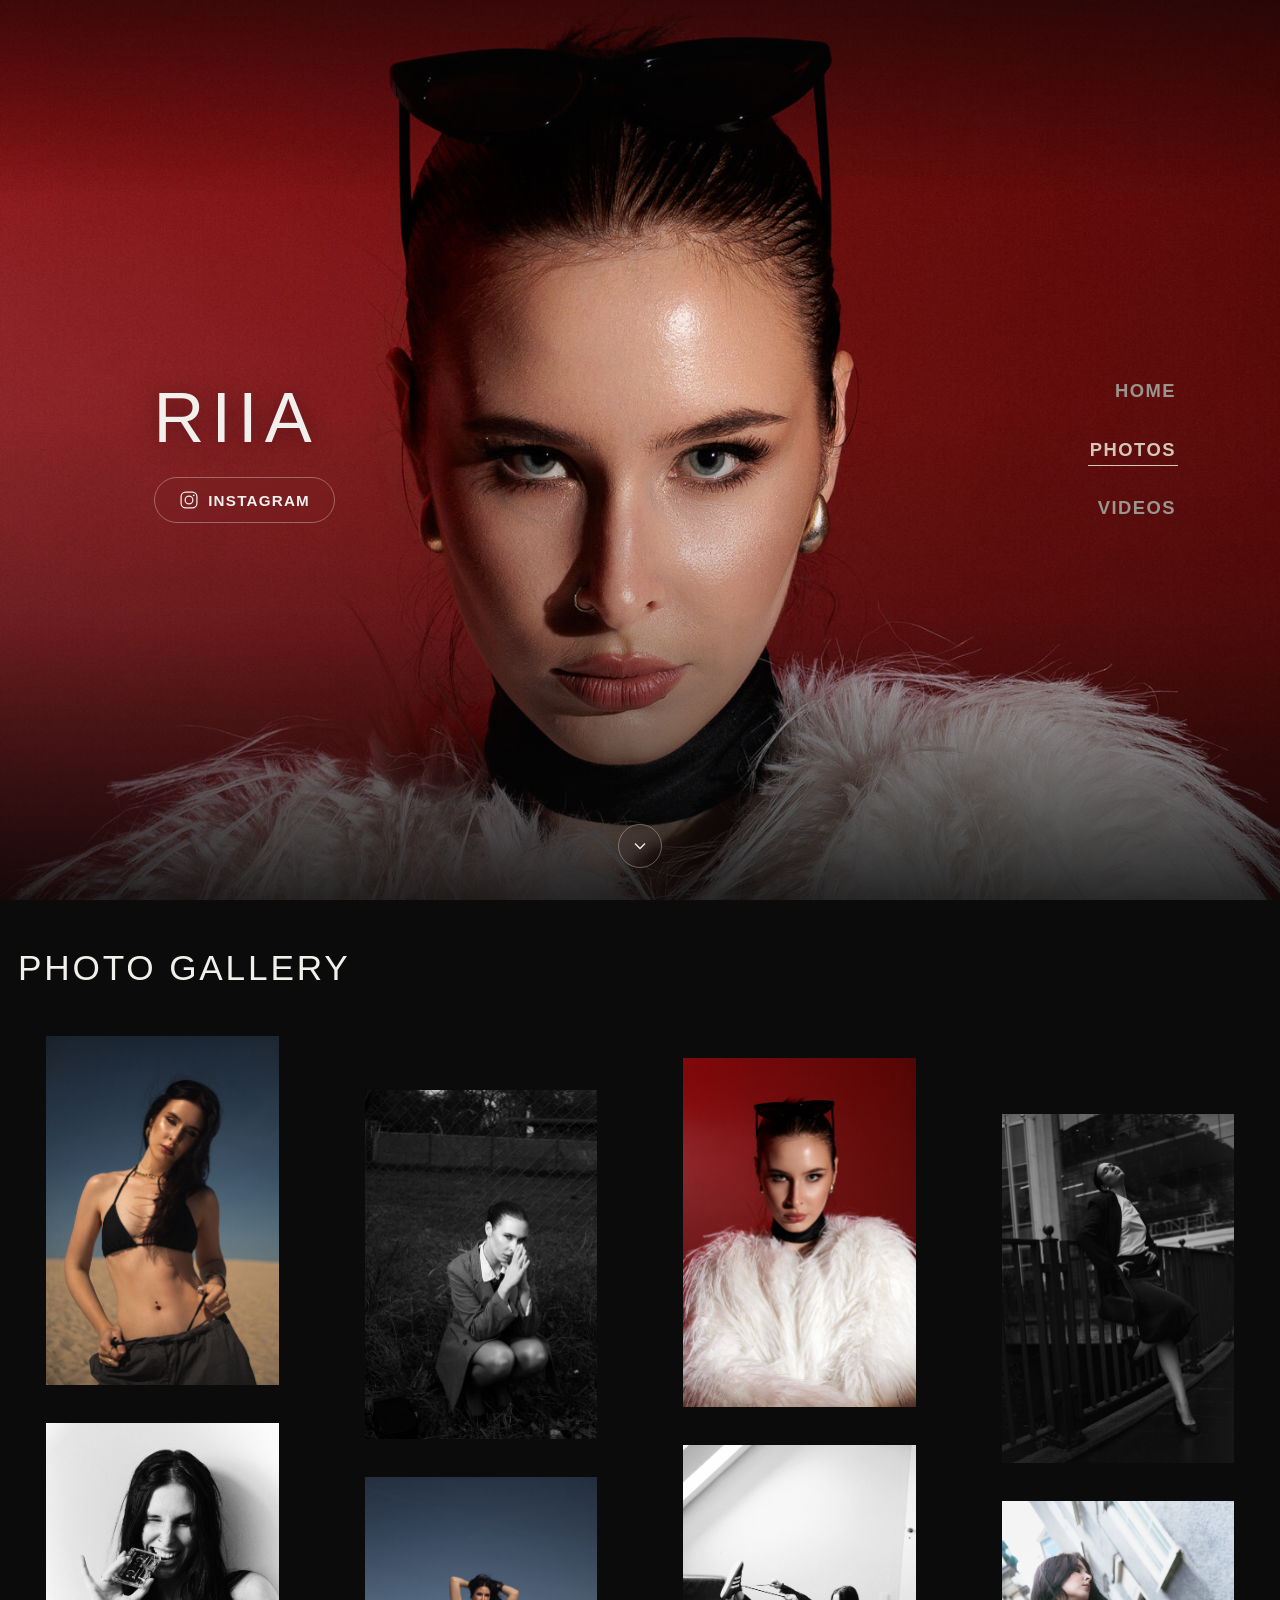
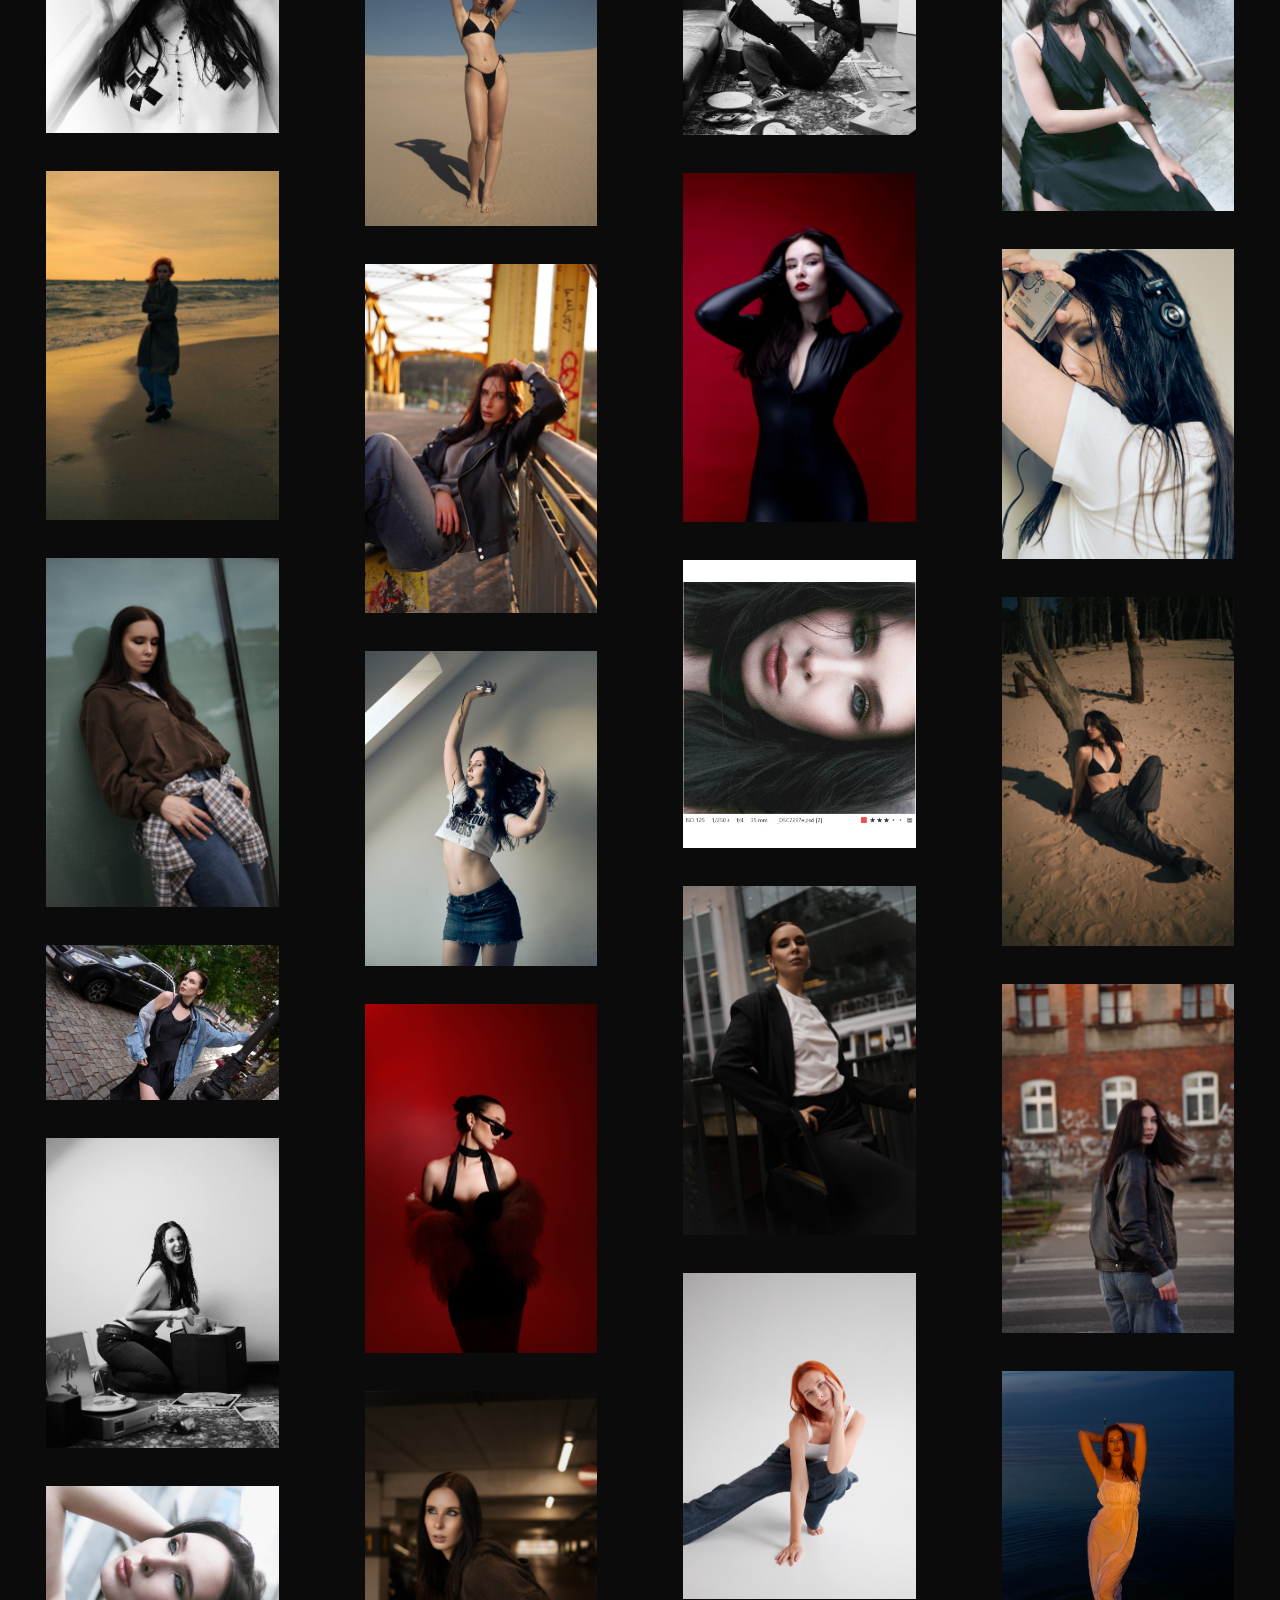
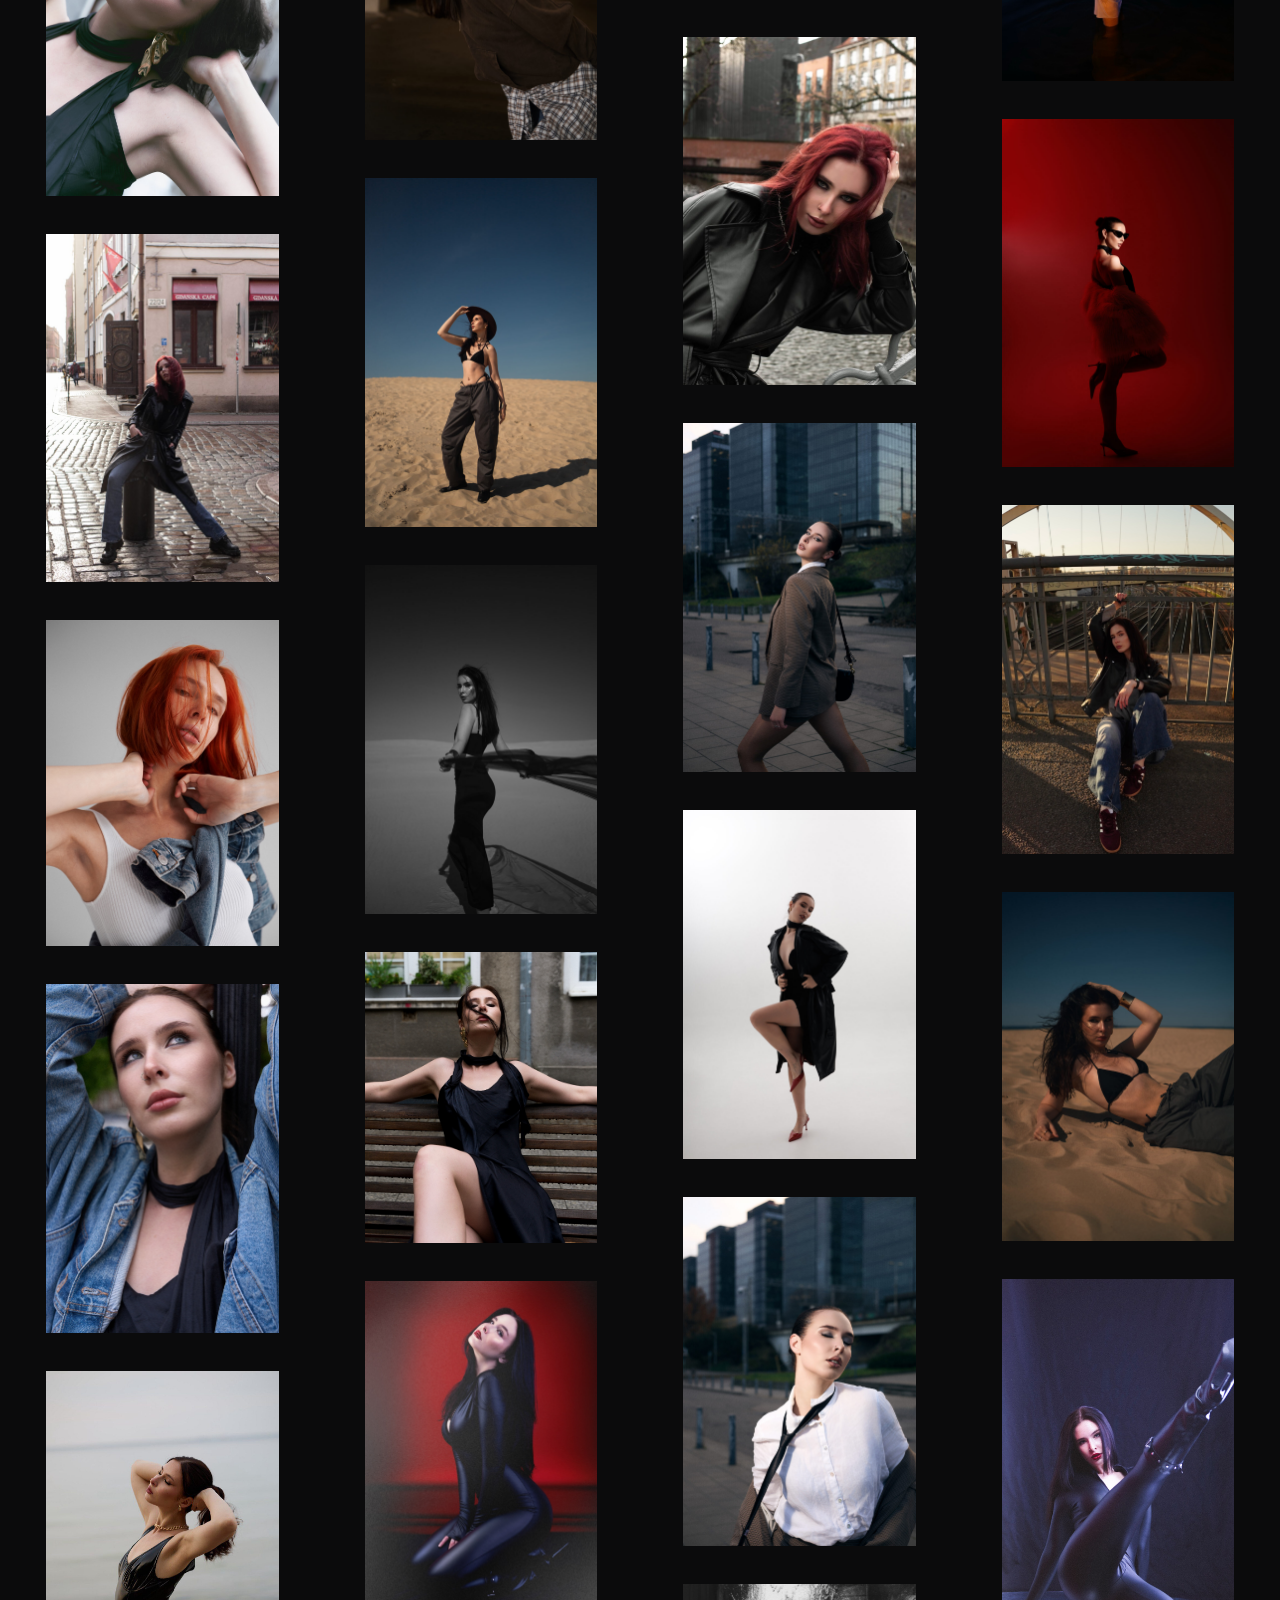
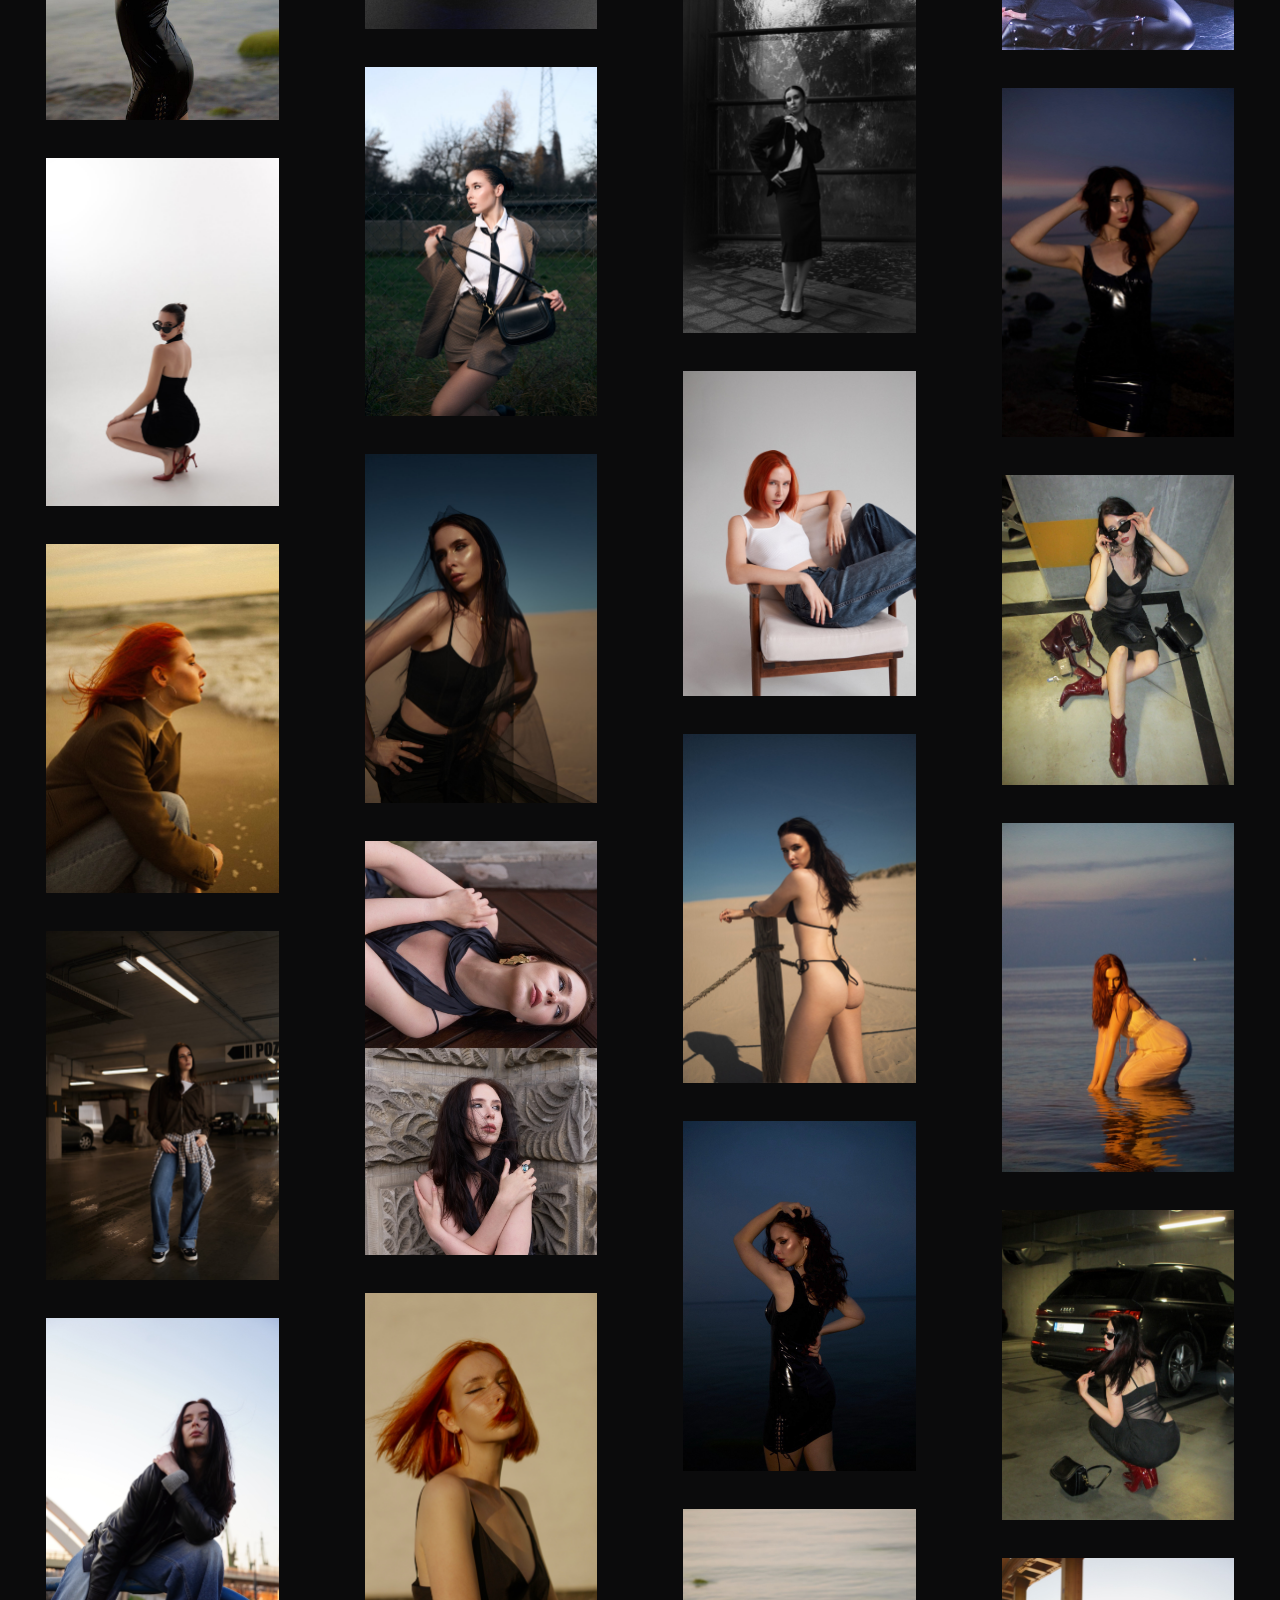
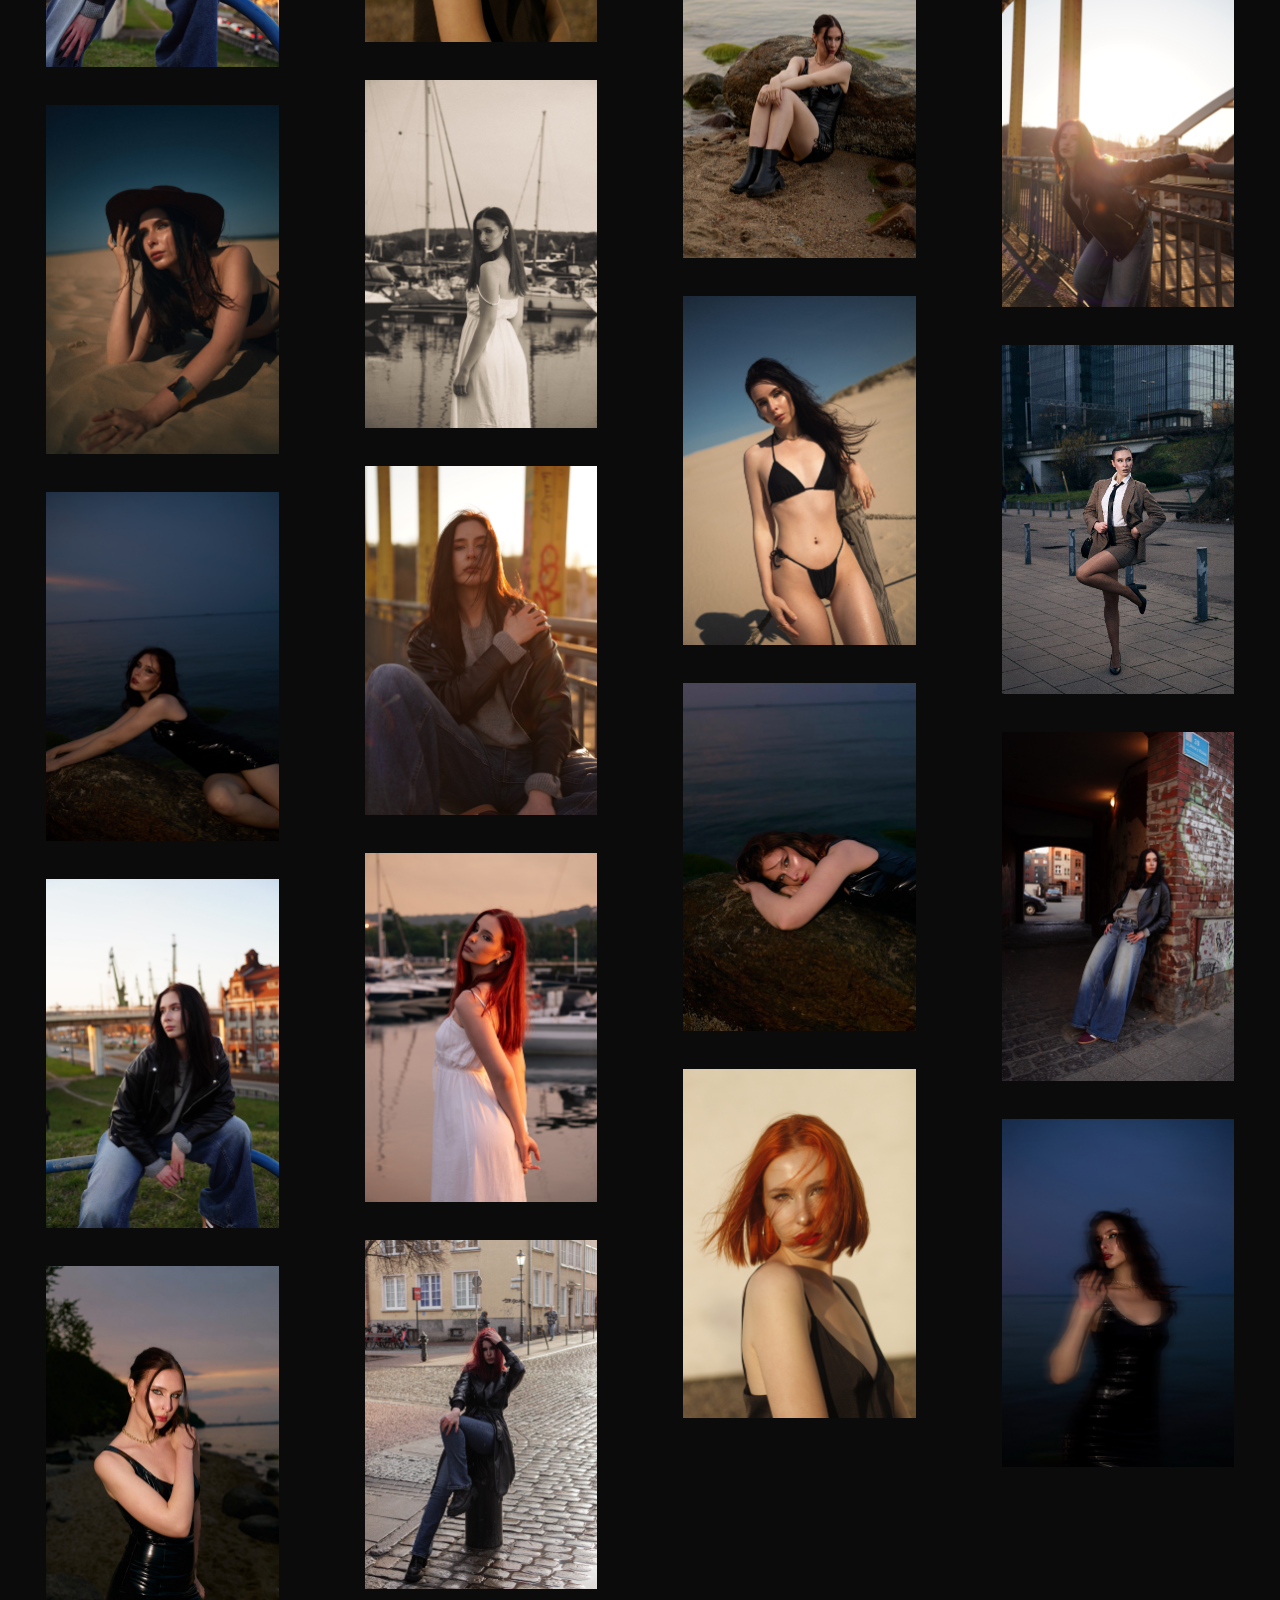
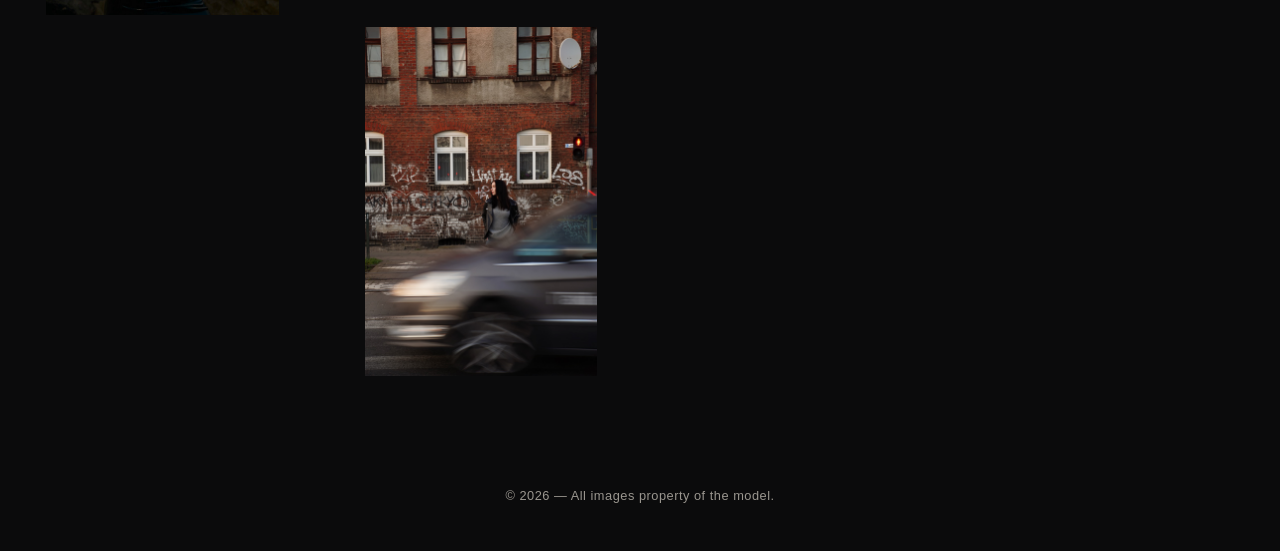
==== photos.html @ 36d60567 "feat: add videos" ====
<!DOCTYPE html>
<html lang="en">
<head>
<meta charset="UTF-8">
<meta name="viewport" content="width=device-width, initial-scale=1.0">
<title>Photos &mdash; Mariia Ivanova</title>
<link rel="icon" href="images/favicon/favicon.ico" sizes="any">
<link rel="icon" type="image/png" sizes="32x32" href="images/favicon/favicon-light-32.png" media="(prefers-color-scheme: light)">
<link rel="icon" type="image/png" sizes="16x16" href="images/favicon/favicon-light-16.png" media="(prefers-color-scheme: light)">
<link rel="icon" type="image/png" sizes="32x32" href="images/favicon/favicon-dark-32.png" media="(prefers-color-scheme: dark)">
<link rel="icon" type="image/png" sizes="16x16" href="images/favicon/favicon-dark-16.png" media="(prefers-color-scheme: dark)">
<link rel="apple-touch-icon" sizes="180x180" href="images/favicon/favicon-light-180.png">
<link rel="stylesheet" href="styles.css">
</head>
<body>

<header class="hero">
  <div class="hero-media">
    <img src="images/hero/IMG_3178.jpg" alt="Mariia Ivanova" class="hero-img">
    <div class="hero-overlay"></div>
  </div>
  <div class="hero-content">
    <div class="hero-title">
      <h1>Riia</h1>
      <a class="social-link" href="https://www.instagram.com/crazy_about_serials/reels/?locale=English&amp;hl=en" target="_blank" rel="noopener noreferrer">
        <svg viewBox="0 0 24 24" fill="none" stroke="currentColor" stroke-width="1.5" aria-hidden="true">
          <rect x="2.5" y="2.5" width="19" height="19" rx="5.5"></rect>
          <circle cx="12" cy="12" r="4.6"></circle>
          <circle cx="17.6" cy="6.4" r="1.1" fill="currentColor" stroke="none"></circle>
        </svg>
        <span>Instagram</span>
      </a>
    </div>
    <div class="hero-side">
      <nav class="site-nav">
        <a href="index.html">Home</a>
        <span class="nav-sep">&middot;</span>
        <a href="photos.html" class="active" aria-current="page">Photos</a>
        <span class="nav-sep">&middot;</span>
        <a href="videos.html">Videos</a>
      </nav>
    </div>
  </div>
  <a class="scroll-down" href="#gallery" aria-label="Scroll down">
    <svg viewBox="0 0 24 24" fill="none" stroke="currentColor" stroke-width="1.5" aria-hidden="true">
      <path d="M6 9l6 6 6-6"></path>
    </svg>
  </a>
</header>

<main class="gallery-page">
  <h1 class="page-title">Photo Gallery</h1>
  <div class="gallery" id="gallery"></div>
</main>

<footer>
  &copy; <span id="year"></span> &mdash; All images property of the model.
</footer>

<div class="lightbox" id="lightbox">
  <div class="lightbox-bar">
    <span class="counter" id="counter"></span>
    <div>
      <a id="original-link" href="#" target="_blank" rel="noopener">View original</a>
      <button class="icon-btn" id="close-btn" aria-label="Close">&times;</button>
    </div>
  </div>
  <div class="lightbox-stage" id="lightbox-stage">
    <div class="spinner"></div>
    <button class="nav-btn nav-prev" id="prev-btn" aria-label="Previous">&#8249;</button>
    <img id="lightbox-img" alt="">
    <button class="nav-btn nav-next" id="next-btn" aria-label="Next">&#8250;</button>
  </div>
</div>

<script src="script.js"></script>
</body>
</html>
---- styles.css ----
:root {
  --bg: #0b0b0c;
  --bg-elev: #141416;
  --text: #f2f0ec;
  --text-dim: #9a968f;
  --accent: #d4c9b8;
  --border: #2a2a2c;
}

* { box-sizing: border-box; }

html {
  scroll-behavior: smooth;
}

html, body {
  margin: 0;
  padding: 0;
  background: var(--bg);
  color: var(--text);
  font-family: -apple-system, "Segoe UI", Helvetica, Arial, sans-serif;
}

body.modal-open { overflow: hidden; }

.hero {
  position: relative;
  height: 100vh;
  height: 100svh;
  min-height: 420px;
  overflow: hidden;
  isolation: isolate;
}

.hero-media {
  position: absolute;
  inset: 0;
}

.hero-img {
  width: 100%;
  height: 100%;
  object-fit: cover;
  object-position: center 19%;
  display: block;
}

.hero-overlay {
  position: absolute;
  inset: 0;
  background:
    linear-gradient(to top, rgba(6,6,7,0.85) 0%, rgba(6,6,7,0.15) 32%, rgba(6,6,7,0) 55%),
    linear-gradient(to bottom, rgba(6,6,7,0.55) 0%, rgba(6,6,7,0) 22%);
}

.scroll-down {
  position: absolute;
  bottom: 2rem;
  left: 50%;
  transform: translateX(-50%);
  display: flex;
  align-items: center;
  justify-content: center;
  width: 2.75rem;
  height: 2.75rem;
  border: 1px solid rgba(242, 240, 236, 0.35);
  border-radius: 50%;
  color: var(--text);
  backdrop-filter: blur(4px);
  animation: scroll-down-bounce 2.2s ease-in-out infinite;
  transition: border-color 0.2s ease, color 0.2s ease, background 0.2s ease;
}

.scroll-down:hover {
  border-color: var(--accent);
  color: var(--accent);
  background: rgba(212, 201, 184, 0.08);
}

.scroll-down svg {
  width: 20px;
  height: 20px;
}

@keyframes scroll-down-bounce {
  0%, 100% { transform: translate(-50%, 0); }
  50% { transform: translate(-50%, 8px); }
}

.hero-content {
  position: absolute;
  left: 0;
  right: 0;
  bottom: 0;
  padding: 0 1.5rem 3.2rem;
  text-align: center;
}

.hero-content h1 {
  margin: 0;
  font-size: clamp(2.4rem, 7vw, 4.4rem);
  font-weight: 300;
  letter-spacing: 0.1em;
  text-transform: uppercase;
  color: var(--text);
  text-shadow: 0 2px 24px rgba(0,0,0,0.4);
}

.site-nav {
  display: flex;
  align-items: center;
  justify-content: center;
  flex-wrap: wrap;
  gap: 1.4rem;
  margin-top: 1.3rem;
}

.site-nav a {
  color: var(--text-dim);
  text-decoration: none;
  font-size: 1.15rem;
  font-weight: 700;
  letter-spacing: 0.08em;
  text-transform: uppercase;
  padding: 0.3rem 0.1rem;
  border-bottom: 1px solid transparent;
  transition: color 0.2s ease, border-color 0.2s ease;
}

.site-nav a:hover {
  color: var(--text);
}

.site-nav a.active {
  color: var(--accent);
  border-color: var(--accent);
}

.site-nav .nav-sep {
  color: var(--border);
  font-size: 0.7rem;
}

.social-link {
  display: inline-flex;
  align-items: center;
  gap: 0.6rem;
  margin-top: 1.1rem;
  padding: 0.75rem 1.5rem;
  border: 1px solid rgba(242, 240, 236, 0.35);
  border-radius: 999px;
  color: var(--text);
  text-decoration: none;
  font-size: 0.95rem;
  font-weight: 700;
  letter-spacing: 0.08em;
  text-transform: uppercase;
  backdrop-filter: blur(4px);
  transition: border-color 0.2s ease, color 0.2s ease, background 0.2s ease;
}

.social-link svg {
  width: 20px;
  height: 20px;
  flex-shrink: 0;
}

.social-link:hover {
  border-color: var(--accent);
  color: var(--accent);
  background: rgba(212, 201, 184, 0.08);
}

@media (max-width: 640px) {
  .hero-content {
    top: 0;
    bottom: 0;
    display: flex;
    flex-direction: column;
    align-items: center;
    justify-content: flex-end;
    gap: 0.2rem;
    padding-bottom: 5.5rem;
  }

  .hero-title {
    width: min(78vw, 260px);
    background: rgba(6, 6, 7, 0.55);
    backdrop-filter: blur(8px);
    border: 1px solid rgba(242, 240, 236, 0.15);
    border-radius: 1.2rem;
    padding: 1.4rem 1.6rem;
  }

  .hero-content h1 {
    text-shadow: none;
  }

  .site-nav {
    flex-direction: column;
    align-items: stretch;
    width: min(78vw, 260px);
    background: rgba(6, 6, 7, 0.6);
    backdrop-filter: blur(8px);
    border: 1px solid rgba(242, 240, 236, 0.15);
    border-radius: 1rem;
    padding: 0.4rem;
    gap: 0;
  }

  .site-nav a {
    padding: 0.85rem 1rem;
    font-size: 1.05rem;
    text-align: center;
    border-bottom: 1px solid rgba(242, 240, 236, 0.12);
    border-radius: 0.6rem;
    transition: color 0.2s ease, background 0.2s ease;
  }

  .site-nav a:last-child {
    border-bottom: none;
  }

  .site-nav a:hover,
  .site-nav a.active {
    background: rgba(242, 240, 236, 0.08);
  }

  .site-nav a.active {
    color: var(--accent);
  }

  .site-nav .nav-sep {
    display: none;
  }
}

@media (min-width: 641px) {
  .hero-content {
    top: 0;
    bottom: 0;
    padding: 0 clamp(3rem, 8vw, 9rem) 0 clamp(4rem, 12vw, 12rem);
    display: flex;
    flex-direction: row;
    align-items: center;
    justify-content: space-between;
    gap: 2rem;
    text-align: left;
  }

  .hero-title {
    display: flex;
    flex-direction: column;
    align-items: flex-start;
    gap: 1.2rem;
    text-align: left;
  }

  .hero-side {
    display: flex;
    flex-direction: column;
    align-items: flex-end;
    gap: 1rem;
    text-align: right;
  }

  .site-nav {
    flex-direction: column;
    align-items: flex-end;
    gap: 1.6rem;
    margin-top: 0;
  }

  .site-nav .nav-sep {
    display: none;
  }

  .social-link {
    margin-top: 0;
  }
}

.gallery-page {
  max-width: 1600px;
  margin: 0 auto;
  padding: 3rem 6px 4rem;
}

.page-title {
  margin: 0 0 2rem;
  padding: 0 0.75rem;
  font-size: clamp(1.6rem, 3.5vw, 2.2rem);
  font-weight: 300;
  letter-spacing: 0.08em;
  text-transform: uppercase;
  color: var(--text);
}

.gallery {
  display: flex;
  align-items: flex-start;
  gap: 6px;
}

.gallery-column {
  flex: 1 1 0;
  min-width: 0;
  display: flex;
  flex-direction: column;
  gap: 6px;
}

.tile {
  position: relative;
  overflow: hidden;
  background: var(--bg-elev);
  cursor: zoom-in;
}

.tile img {
  display: block;
  width: 100%;
  height: auto;
  opacity: 0;
  transition: opacity 0.4s ease, transform 0.4s ease;
}

.tile img.loaded {
  opacity: 1;
}

.tile:hover img {
  transform: scale(1.03);
}

.tile .tile-label {
  position: absolute;
  bottom: 0;
  left: 0;
  right: 0;
  padding: 0.5rem 0.7rem;
  font-size: 0.7rem;
  letter-spacing: 0.06em;
  color: var(--text-dim);
  background: linear-gradient(to top, rgba(0,0,0,0.55), transparent);
  opacity: 0;
  transition: opacity 0.25s ease;
  pointer-events: none;
}

.tile:hover .tile-label {
  opacity: 1;
}

footer {
  text-align: center;
  padding: 2rem 1rem 3rem;
  color: var(--text-dim);
  font-size: 0.8rem;
  letter-spacing: 0.04em;
}

/* Lightbox */
.lightbox {
  position: fixed;
  inset: 0;
  background: rgba(6, 6, 7, 0.96);
  display: none;
  align-items: center;
  justify-content: center;
  z-index: 100;
  flex-direction: column;
}

.lightbox.open {
  display: flex;
}

.lightbox-stage {
  position: relative;
  width: 100%;
  height: 100%;
  display: flex;
  align-items: center;
  justify-content: center;
  padding: 4.5rem 1rem 3.5rem;
}

.lightbox-stage img {
  max-width: 92vw;
  max-height: 100%;
  object-fit: contain;
  box-shadow: 0 20px 60px rgba(0,0,0,0.5);
}

.lightbox-stage.loading img {
  opacity: 0.35;
}

.spinner {
  position: absolute;
  width: 28px;
  height: 28px;
  border: 2px solid rgba(255,255,255,0.2);
  border-top-color: var(--accent);
  border-radius: 50%;
  animation: spin 0.8s linear infinite;
  display: none;
}

.lightbox-stage.loading .spinner {
  display: block;
}

@keyframes spin {
  to { transform: rotate(360deg); }
}

.lightbox-bar {
  position: absolute;
  top: 0;
  left: 0;
  right: 0;
  z-index: 2;
  display: flex;
  align-items: center;
  justify-content: space-between;
  padding: 1rem 1.25rem;
  font-size: 0.8rem;
  letter-spacing: 0.04em;
  color: var(--text-dim);
}

.lightbox-bar .counter {
  color: var(--text-dim);
}

.lightbox-bar a {
  color: var(--accent);
  text-decoration: none;
  border: 1px solid var(--border);
  padding: 0.45rem 0.9rem;
  border-radius: 999px;
  transition: border-color 0.2s ease, color 0.2s ease;
}

.lightbox-bar a:hover {
  border-color: var(--accent);
}

.icon-btn {
  background: none;
  border: none;
  color: var(--text);
  font-size: 1.6rem;
  line-height: 1;
  cursor: pointer;
  padding: 0.25rem 0.6rem;
  opacity: 0.75;
  transition: opacity 0.2s ease;
}

.icon-btn:hover { opacity: 1; }

.nav-btn {
  position: absolute;
  top: 50%;
  transform: translateY(-50%);
  background: rgba(255,255,255,0.06);
  border: none;
  color: var(--text);
  font-size: 1.8rem;
  width: 3rem;
  height: 3rem;
  border-radius: 50%;
  cursor: pointer;
  display: flex;
  align-items: center;
  justify-content: center;
  transition: background 0.2s ease;
}

.nav-btn:hover { background: rgba(255,255,255,0.14); }
.nav-prev { left: 1rem; }
.nav-next { right: 1rem; }

@media (max-width: 640px) {
  .nav-btn { width: 2.4rem; height: 2.4rem; font-size: 1.4rem; }
}

/* Home page */
.home-main {
  max-width: 720px;
  margin: 0 auto;
  padding: 5rem 1.5rem 6rem;
  display: flex;
  justify-content: center;
}

.home-buttons {
  display: flex;
  gap: 1.5rem;
  width: 100%;
  flex-wrap: wrap;
  justify-content: center;
}

.home-btn {
  flex: 1 1 220px;
  max-width: 320px;
  position: relative;
  display: flex;
  flex-direction: column;
  align-items: center;
  justify-content: center;
  gap: 0.6rem;
  padding: 3.2rem 1.5rem;
  border: 1px solid var(--border);
  border-radius: 4px;
  color: var(--text);
  text-decoration: none;
  background: var(--bg-elev);
  overflow: hidden;
  isolation: isolate;
  transition: border-color 0.25s ease, transform 0.25s ease;
}

.home-btn::before {
  content: "";
  position: absolute;
  inset: 0;
  background: radial-gradient(circle at 50% 0%, rgba(212, 201, 184, 0.12), transparent 65%);
  opacity: 0;
  transition: opacity 0.25s ease;
  z-index: -1;
}

.home-btn:hover {
  border-color: var(--accent);
  transform: translateY(-3px);
}

.home-btn:hover::before {
  opacity: 1;
}

.home-btn svg {
  width: 30px;
  height: 30px;
  stroke: var(--accent);
  opacity: 0.9;
}

.home-btn-label {
  font-size: 0.95rem;
  letter-spacing: 0.16em;
  text-transform: uppercase;
  font-weight: 300;
}

/* Videos page */
.video-main {
  max-width: 1400px;
  margin: 0 auto;
  padding: 3rem 1.25rem 6rem;
}

.video-grid {
  display: grid;
  grid-template-columns: repeat(auto-fit, minmax(280px, 1fr));
  gap: 1.4rem;
}

.video-card {
  position: relative;
  border-radius: 4px;
  overflow: hidden;
  background: var(--bg-elev);
  cursor: pointer;
  aspect-ratio: 9 / 16;
}

.video-card video {
  width: 100%;
  height: 100%;
  object-fit: cover;
  display: block;
  transition: transform 0.5s ease;
}

.video-card:hover video {
  transform: scale(1.04);
}

.video-card-overlay {
  position: absolute;
  inset: 0;
  display: flex;
  align-items: center;
  justify-content: center;
  background: linear-gradient(to top, rgba(6,6,7,0.55) 0%, rgba(6,6,7,0) 45%);
  pointer-events: none;
}

.play-icon {
  width: 54px;
  height: 54px;
  border-radius: 50%;
  background: rgba(6, 6, 7, 0.5);
  border: 1px solid rgba(242, 240, 236, 0.5);
  display: flex;
  align-items: center;
  justify-content: center;
  backdrop-filter: blur(3px);
  transition: background 0.2s ease, border-color 0.2s ease, transform 0.2s ease;
}

.video-card:hover .play-icon {
  background: rgba(6, 6, 7, 0.35);
  border-color: var(--accent);
  transform: scale(1.08);
}

.play-icon svg {
  width: 18px;
  height: 18px;
  margin-left: 3px;
  fill: var(--text);
}

.video-card-label {
  position: absolute;
  bottom: 0;
  left: 0;
  right: 0;
  padding: 0.6rem 0.8rem;
  font-size: 0.7rem;
  letter-spacing: 0.06em;
  color: var(--text-dim);
}

/* Video lightbox */
.video-lightbox {
  position: fixed;
  inset: 0;
  background: rgba(6, 6, 7, 0.96);
  display: none;
  align-items: center;
  justify-content: center;
  z-index: 100;
  flex-direction: column;
}

.video-lightbox.open {
  display: flex;
}

.video-lightbox-stage {
  position: relative;
  width: 100%;
  height: 100%;
  display: flex;
  align-items: center;
  justify-content: center;
  padding: 4.5rem 1rem 3.5rem;
}

.video-lightbox-stage video {
  max-width: 92vw;
  max-height: 100%;
  object-fit: contain;
  box-shadow: 0 20px 60px rgba(0,0,0,0.5);
}

@media (max-width: 640px) {
  .video-card { aspect-ratio: 3 / 4; }
  .home-page .hero-content { gap: 0.4rem; }
  .home-main { padding: 3.5rem 1.25rem 4rem; }
}
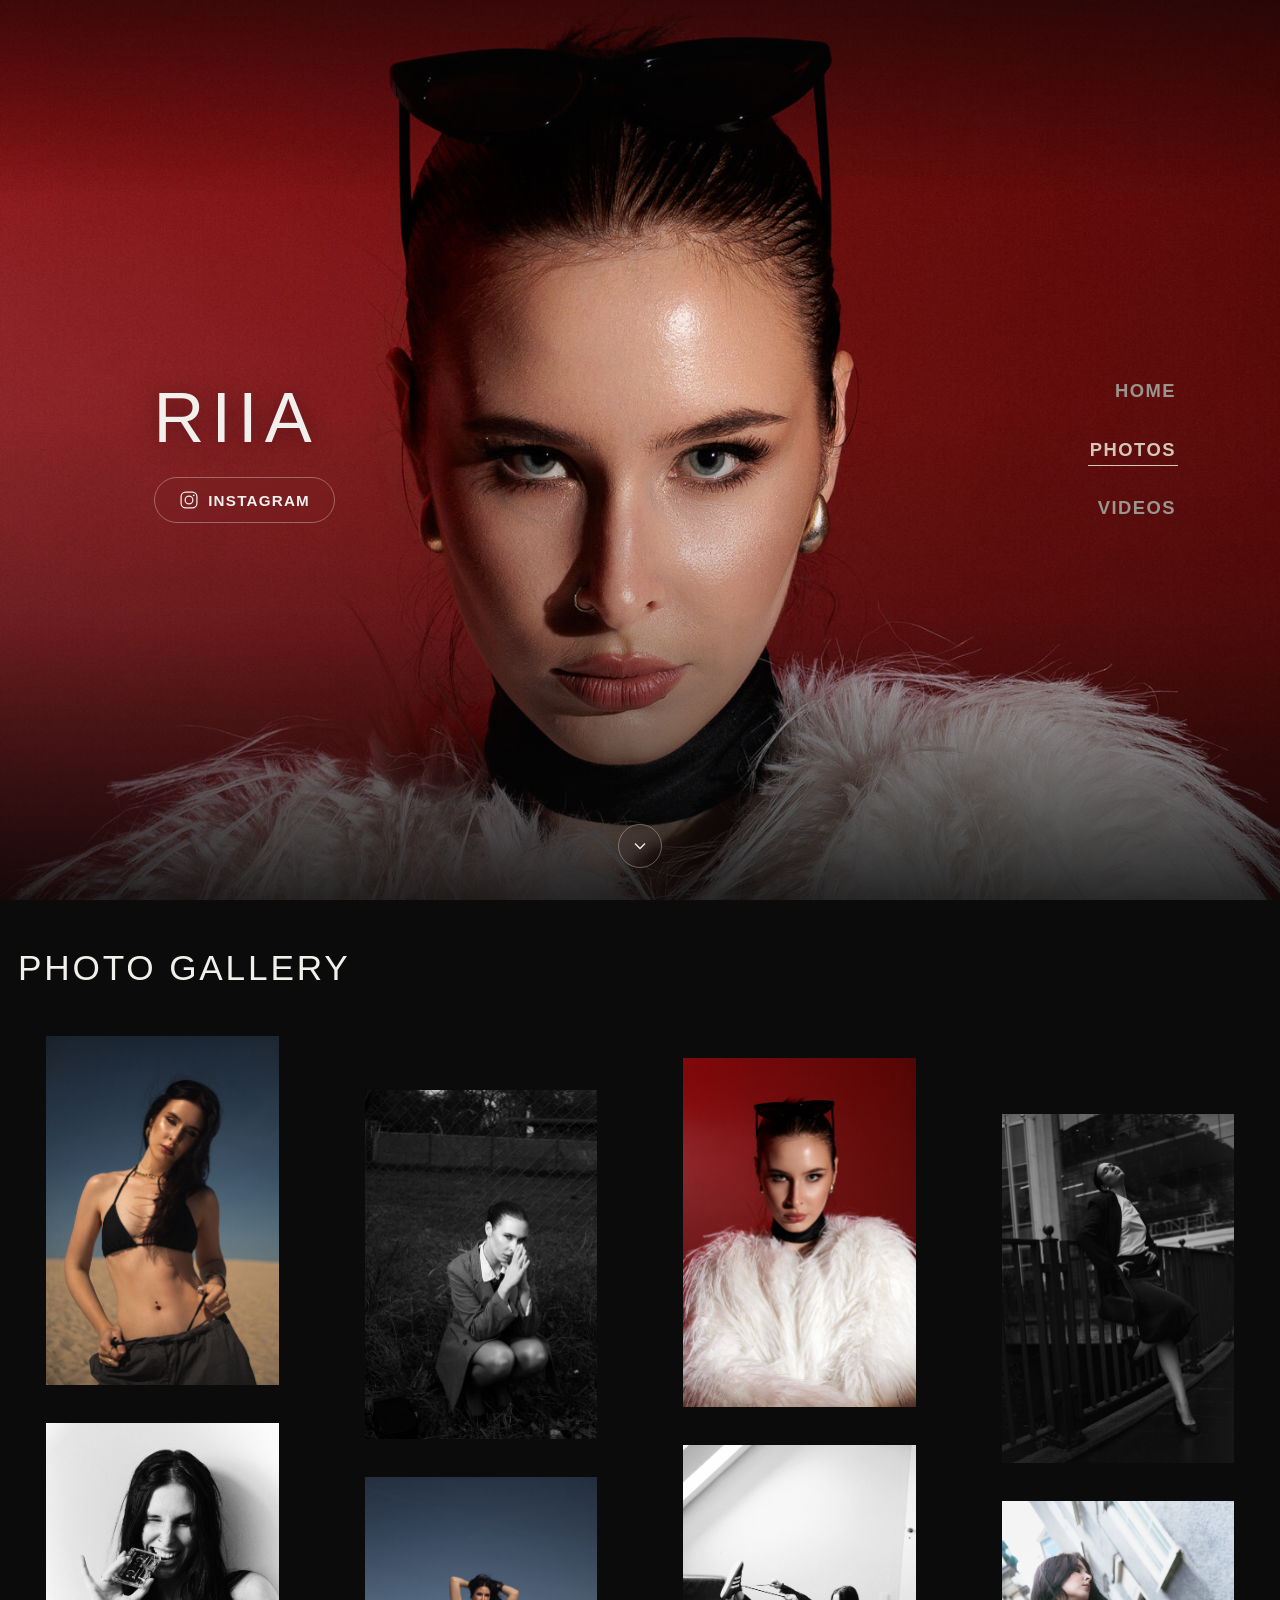
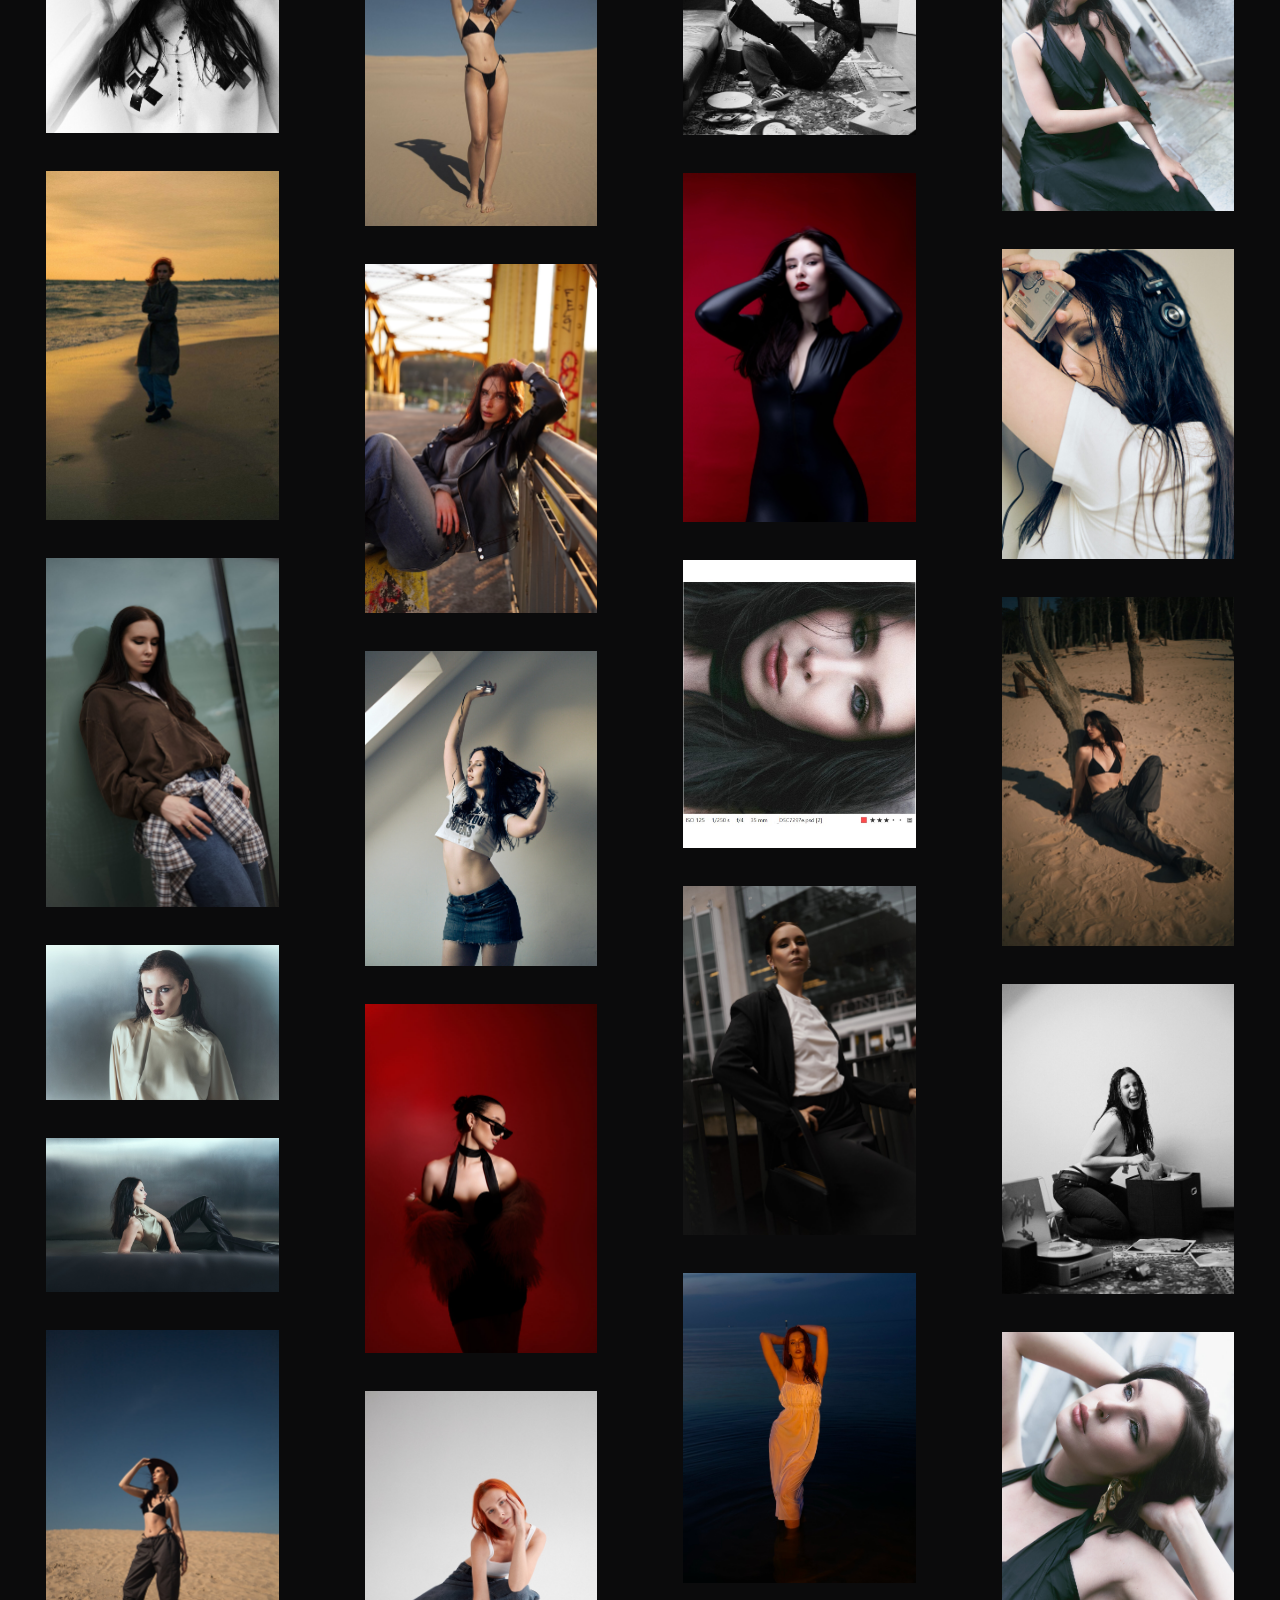
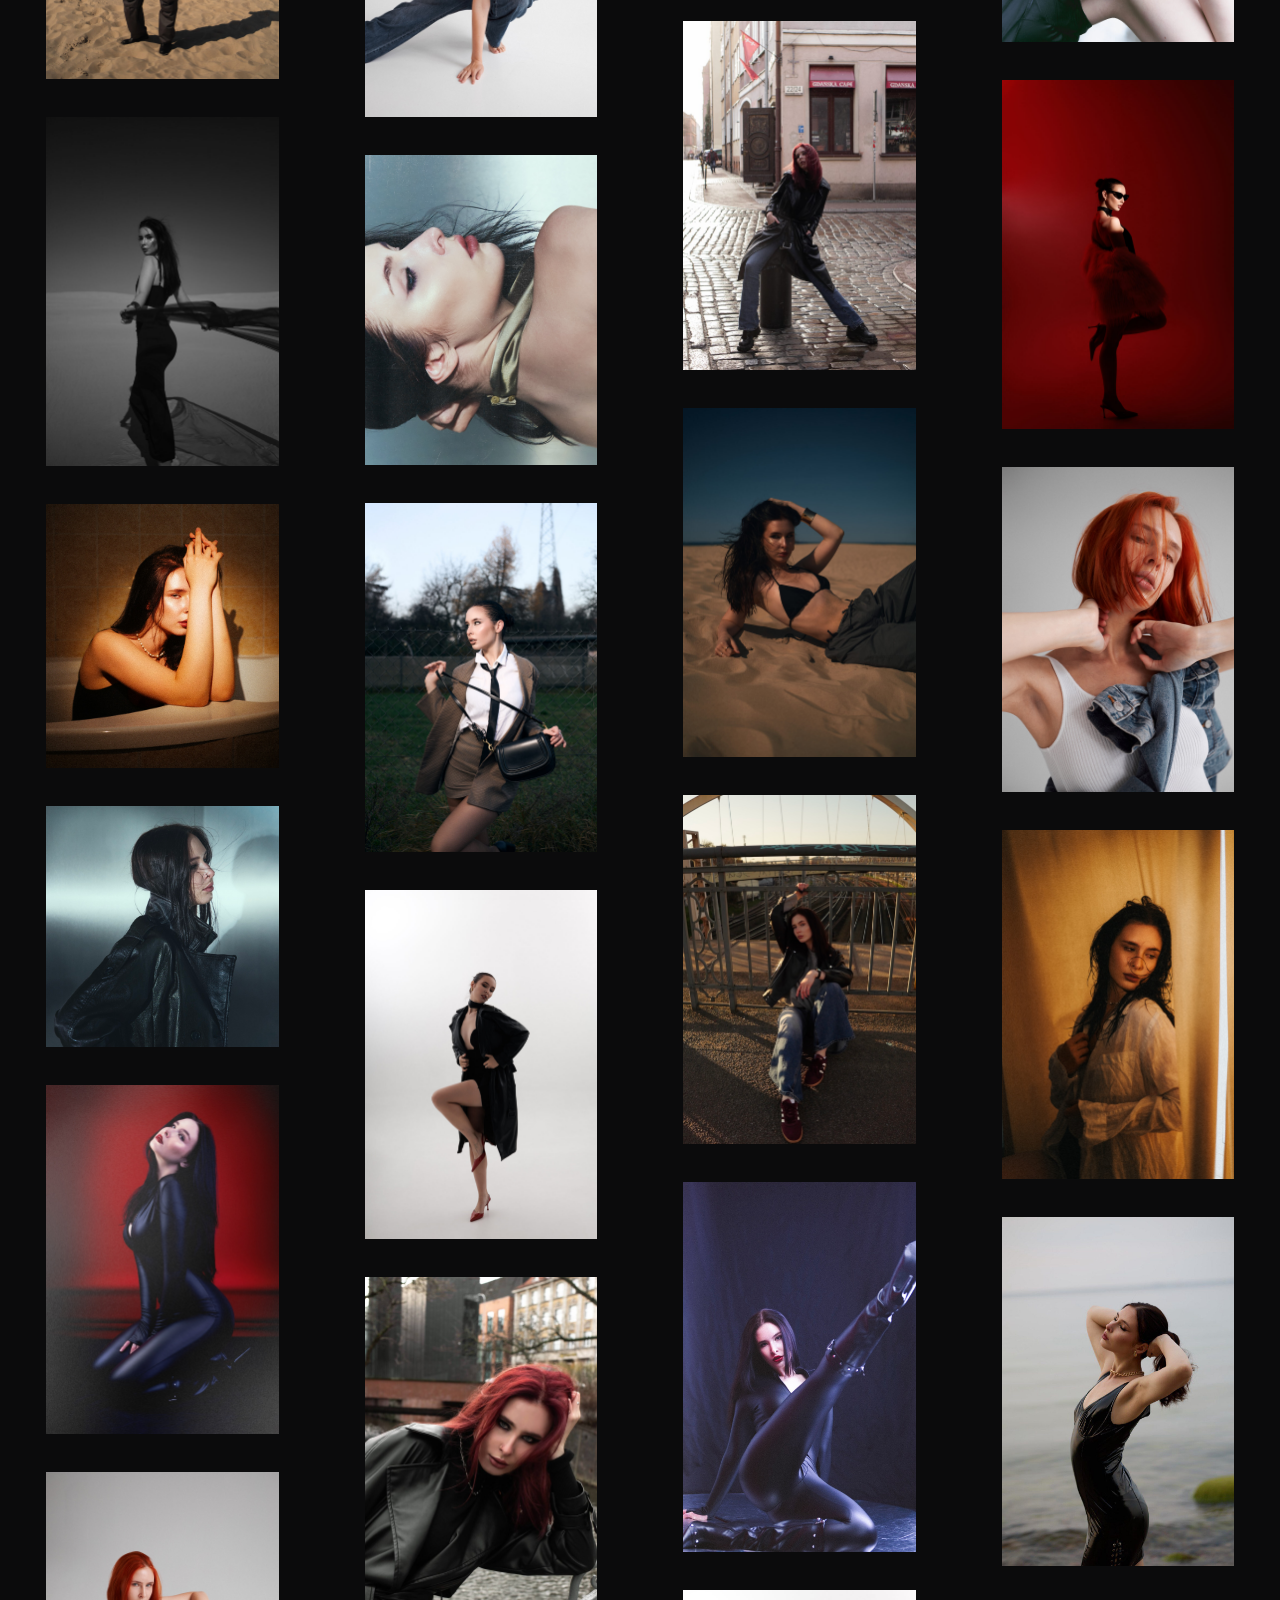
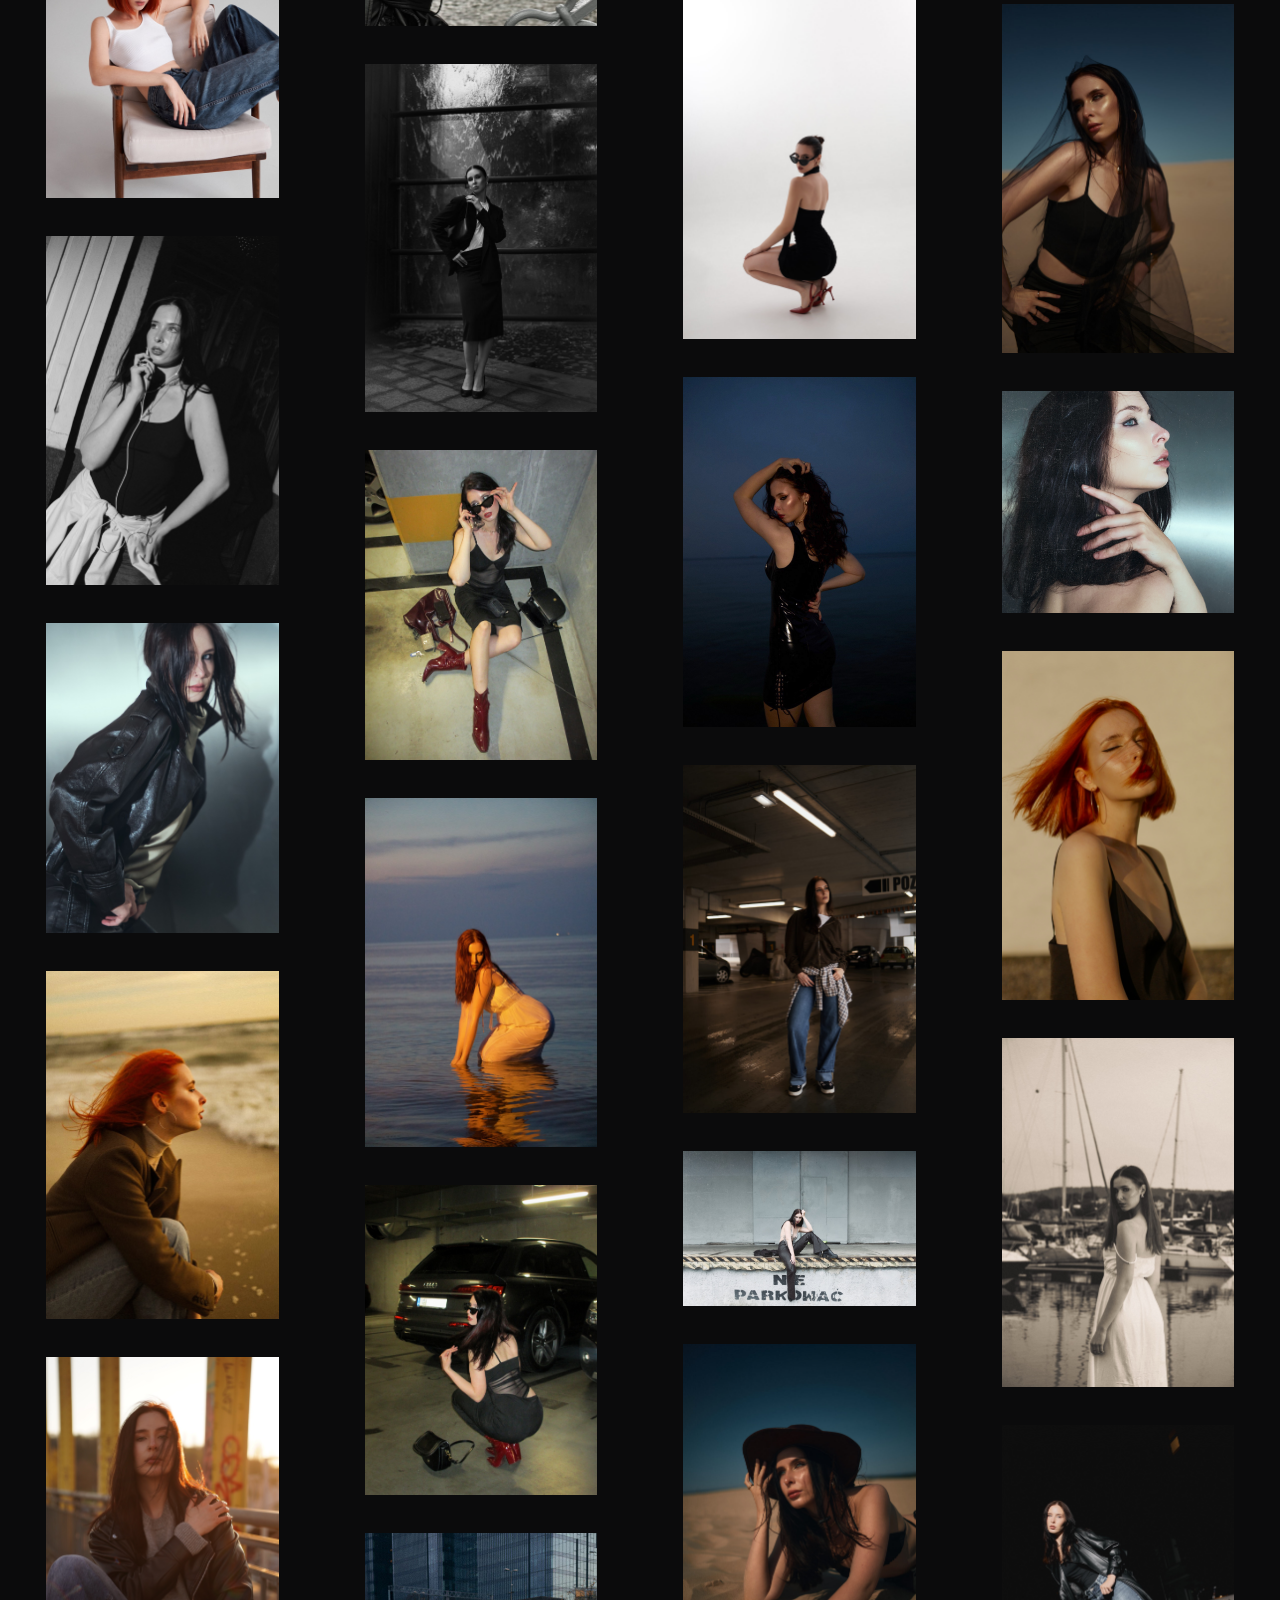
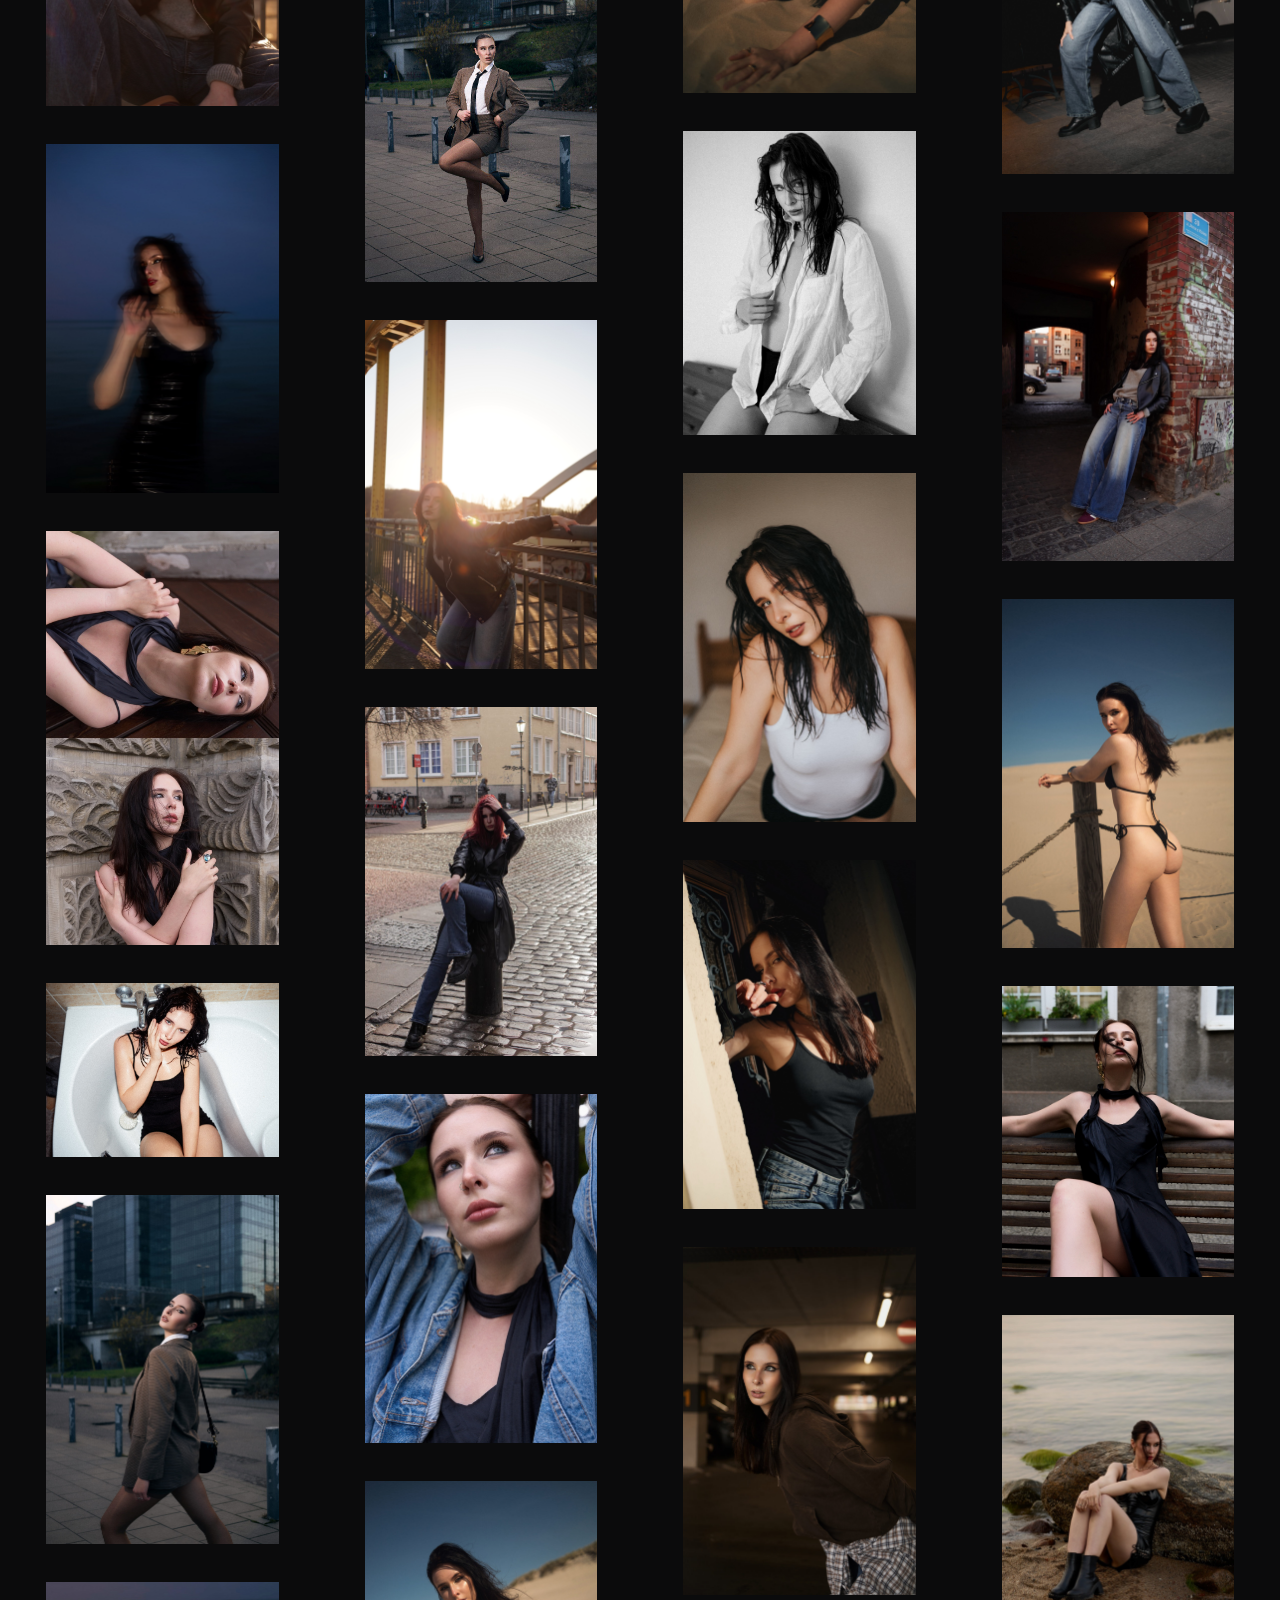
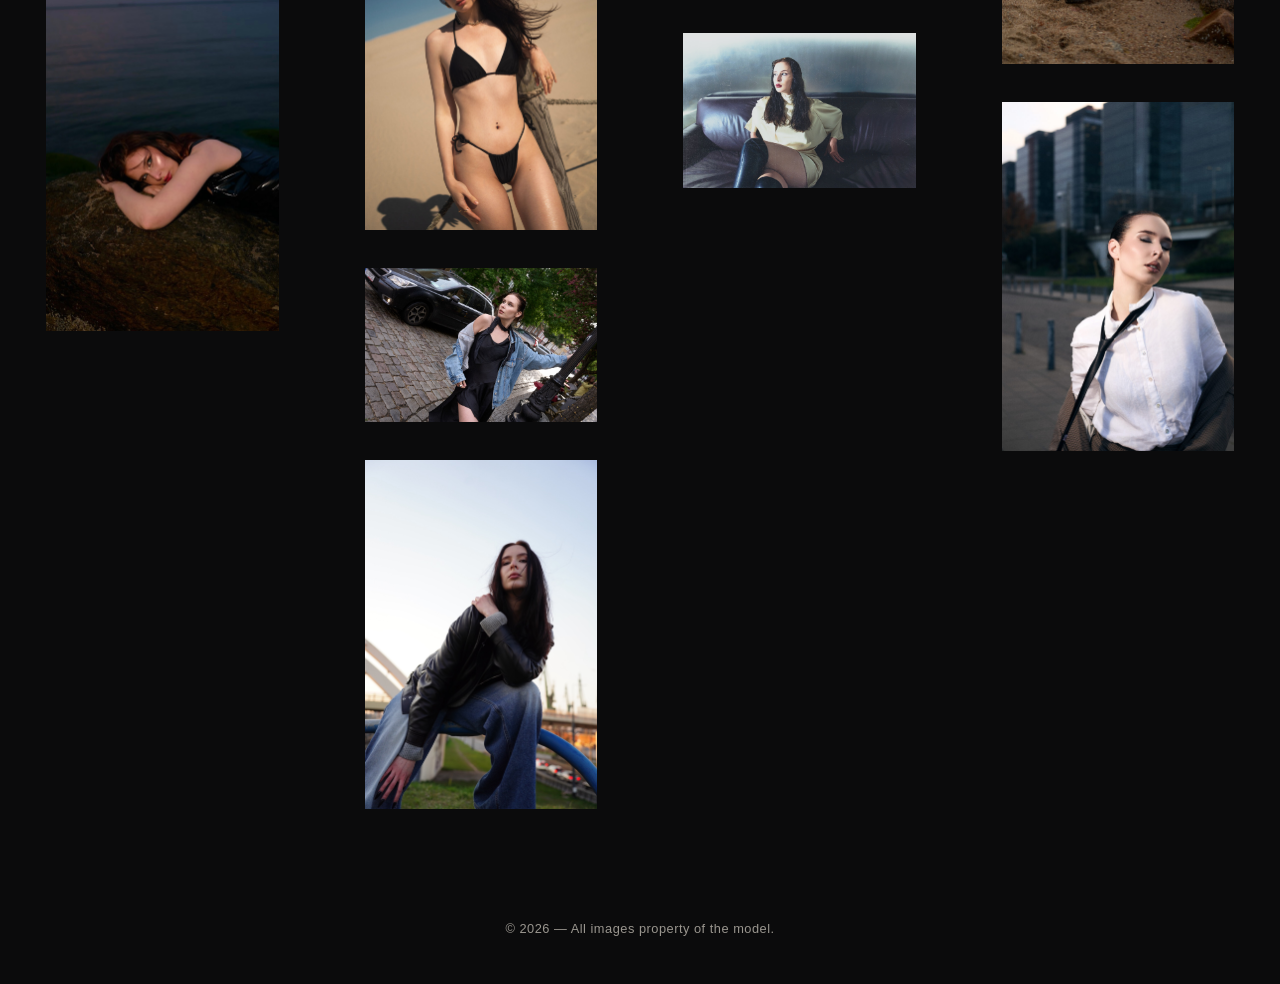
==== commit d81bcf16: "feat: change name to nickname" ====
--- a/photos.html
+++ b/photos.html
@@ -3,7 +3,7 @@
 <head>
 <meta charset="UTF-8">
 <meta name="viewport" content="width=device-width, initial-scale=1.0">
-<title>Photos &mdash; Mariia Ivanova</title>
+<title>Photos &mdash; Riia</title>
 <link rel="icon" href="images/favicon/favicon.ico" sizes="any">
 <link rel="icon" type="image/png" sizes="32x32" href="images/favicon/favicon-light-32.png" media="(prefers-color-scheme: light)">
 <link rel="icon" type="image/png" sizes="16x16" href="images/favicon/favicon-light-16.png" media="(prefers-color-scheme: light)">
@@ -16,7 +16,7 @@
 
 <header class="hero">
   <div class="hero-media">
-    <img src="images/hero/IMG_3178.jpg" alt="Mariia Ivanova" class="hero-img">
+    <img src="images/hero/IMG_3178.jpg" alt="Riia" class="hero-img">
     <div class="hero-overlay"></div>
   </div>
   <div class="hero-content">
